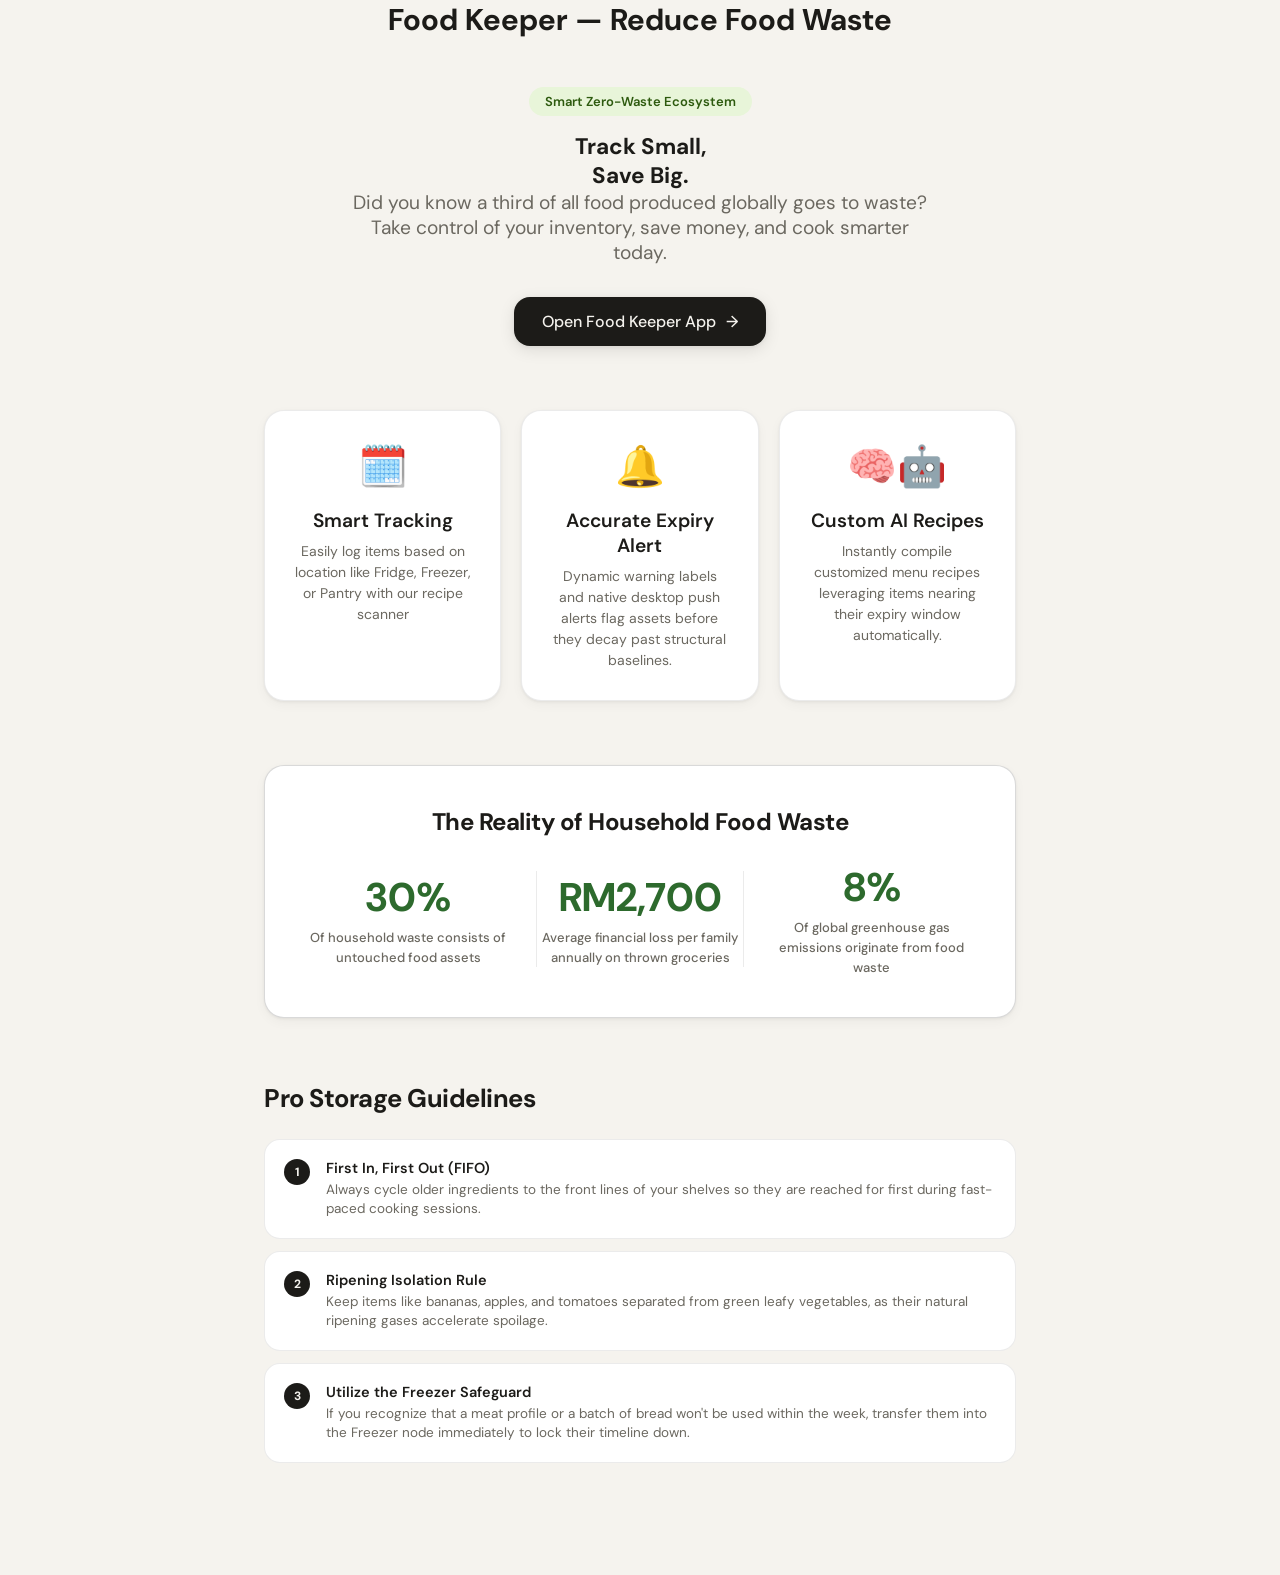
==== front.html @ 9f00076c "Create front.html" ====
<!DOCTYPE html>
<html lang="en">
<head>
  <h1 style="text-align: center;">Food Keeper — Reduce Food Waste</h1>
  <meta charset="UTF-8" />
  <meta name="viewport" content="width=device-width, initial-scale=1.0" />
  <title>Food Keeper — Reduce Food Waste</title>
  
  <!-- fonts and global styles -->
  <link rel="preconnect" href="https://fonts.googleapis.com">
  <link href="https://fonts.googleapis.com/css2?family=DM+Sans:wght@300;400;500;600;700&display=swap" rel="stylesheet">
  <link rel="stylesheet" href="style.css">
  
  <style>
    head h1{
      margin-top: 100px;
    }
    /* Dedicated Landing Page  */
    .landing-wrapper {
      max-width: 800px;
      margin: 0 auto;
      padding: 3rem 1.5rem;
    }

    .hero-section {
      text-align: center;
      margin-bottom: 4rem;
    }

    .hero-badge {
      background: var(--accent-light);
      color: var(--green-text);
      padding: 6px 16px;
      border-radius: 30px;
      font-size: 13px;
      font-weight: 600;
      display: inline-block;
      margin-bottom: 1rem;
    }

    .hero-section h1 {
      font-size: 3rem;
      font-weight: 700;
      letter-spacing: -1.5px;
      line-height: 1.1;
      margin-bottom: 1rem;
    }

    .hero-section p {
      color: var(--text2);
      font-size: 1.2rem;
      max-width: 580px;
      margin: 0 auto 2rem auto;
    }

    .cta-btn-lg {
      display: inline-flex;
      align-items: center;
      gap: 10px;
      background: var(--text);
      color: var(--bg);
      text-decoration: none;
      padding: 14px 28px;
      border-radius: var(--radius-lg);
      font-weight: 500;
      font-size: 16px;
      box-shadow: var(--shadow-md);
      transition: transform 0.2s, opacity 0.15s;
    }

    .cta-btn-lg:hover {
      transform: translateY(-2px);
      opacity: 0.9;
    }

    /* Infographic Grid Layouts */
    .info-grid {
      display: grid;
      grid-template-columns: repeat(3, 1fr);
      gap: 20px;
      margin-bottom: 4rem;
    }

    @media (max-width: 768px) {
      .info-grid { grid-template-columns: 1fr; }
      .hero-section h1 { font-size: 2.2rem; }
    }

    .info-card {
      background: var(--surface);
      border: 1px solid var(--border);
      border-radius: var(--radius-xl);
      padding: 1.8rem;
      box-shadow: var(--shadow);
      text-align: center;
    }

    .info-card .icon {
      font-size: 2.5rem;
      margin-bottom: 1rem;
      display: block;
    }

    .info-card h3 {
      font-size: 1.2rem;
      margin-bottom: 0.5rem;
      font-weight: 600;
    }

    .info-card p {
      font-size: 14px;
      color: var(--text2);
      line-height: 1.5;
    }

    /* Statistics Showcase Section */
    .stats-banner {
      background: var(--surface);
      border: 1px solid var(--border2);
      border-radius: var(--radius-xl);
      padding: 2.5rem;
      margin-bottom: 4rem;
      box-shadow: var(--shadow);
    }

    .stats-banner h2 {
      font-size: 1.5rem;
      margin-bottom: 1.5rem;
      text-align: center;
      letter-spacing: -0.5px;
    }

    .stat-row {
      display: flex;
      justify-content: space-around;
      align-items: center;
      flex-wrap: wrap;
      gap: 24px;
    }

    .stat-box {
      text-align: center;
      flex: 1;
      min-width: 140px;
    }

    .stat-box .num {
      font-size: 2.5rem;
      font-weight: 700;
      color: var(--accent);
      display: block;
      margin-bottom: 4px;
    }

    .stat-box .label {
      font-size: 13px;
      color: var(--text2);
      font-weight: 500;
    }

    /* Guide / Tips Layout */
    .tips-section {
      margin-bottom: 4rem;
    }

    .tips-section h2 {
      font-size: 1.6rem;
      margin-bottom: 1.5rem;
      letter-spacing: -0.5px;
    }

    .tip-item {
      display: flex;
      gap: 16px;
      background: var(--surface);
      border: 1px solid var(--border);
      padding: 1.2rem;
      border-radius: var(--radius-lg);
      margin-bottom: 12px;
      align-items: flex-start;
    }

    .tip-num {
      background: var(--text);
      color: var(--bg);
      width: 26px;
      height: 26px;
      border-radius: 50%;
      display: flex;
      align-items: center;
      justify-content: center;
      font-size: 12px;
      font-weight: bold;
      flex-shrink: 0;
    }

    .tip-content h4 {
      font-size: 14.5px;
      margin-bottom: 4px;
      font-weight: 600;
    }

    .tip-content p {
      font-size: 13.5px;
      color: var(--text2);
      line-height: 1.4;
    }
  </style>
</head>
<body>

  <div class="landing-wrapper">
    
    <!-- ── hero banner ── -->
    <header class="hero-section">
      <span class="hero-badge">Smart Zero-Waste Ecosystem</span>
      <h2>Track Small, <br>Save Big.</h2>
      <p>Did you know a third of all food produced globally goes to waste? Take control of your inventory, save money, and cook smarter today.</p>
      <a href="./index.html" class="cta-btn-lg">
        Open Food Keeper App <span>→</span>
      </a>
    </header>

    <!-- ── what food keaper does  ── -->
    <section class="info-grid">
      <div class="info-card">
        <span class="icon">🗓️</span>
        <h3>Smart Tracking</h3>
        <p>Easily log items based on location like Fridge, Freezer, or Pantry with our recipe scanner</p>
      </div>
      <div class="info-card">
        <span class="icon">🔔</span>
        <h3>Accurate Expiry Alert</h3>
        <p>Dynamic warning labels and native desktop push alerts flag assets before they decay past structural baselines.</p>
      </div>
      <div class="info-card">
        <span class="icon">🧠🤖</span>
        <h3>Custom AI Recipes</h3>
        <p>Instantly compile customized menu recipes leveraging items nearing their expiry window automatically.</p>
      </div>
    </section>

    <!-- ── analytics of current world food waste ── -->
    <section class="stats-banner">
      <h2>The Reality of Household Food Waste</h2>
      <div class="stat-row">
        <div class="stat-box">
          <span class="num">30%</span>
          <span class="label">Of household waste consists of untouched food assets</span>
        </div>
        <div class="stat-box" style="border-left: 1px solid var(--border); border-right: 1px solid var(--border);">
          <span class="num">RM2,700</span>
          <span class="label">Average financial loss per family annually on thrown groceries</span>
        </div>
        <div class="stat-box">
          <span class="num">8%</span>
          <span class="label">Of global greenhouse gas emissions originate from food waste</span>
        </div>
      </div>
    </section>

    <!-- ── food manangement tips ── -->
    <section class="tips-section">
      <h2>Pro Storage Guidelines</h2>
      
      <div class="tip-item">
        <div class="tip-num">1</div>
        <div class="tip-content">
          <h4>First In, First Out (FIFO)</h4>
          <p>Always cycle older ingredients to the front lines of your shelves so they are reached for first during fast-paced cooking sessions.</p>
        </div>
      </div>

      <div class="tip-item">
        <div class="tip-num">2</div>
        <div class="tip-content">
          <h4>Ripening Isolation Rule</h4>
          <p>Keep items like bananas, apples, and tomatoes separated from green leafy vegetables, as their natural ripening gases accelerate spoilage.</p>
        </div>
      </div>

      <div class="tip-item">
        <div class="tip-num">3</div>
        <div class="tip-content">
          <h4>Utilize the Freezer Safeguard</h4>
          <p>If you recognize that a meat profile or a batch of bread won't be used within the week, transfer them into the Freezer node immediately to lock their timeline down.</p>
        </div>
      </div>
    </section>

    

  </div>

</body>
</html>
---- style.css ----
/* ── SYSTEM COLOR VARIANTS & ROOT SETTINGS ── */
*, *::before, *::after { 
  box-sizing: border-box; 
  margin: 0; 
  padding: 0; 
}

:root {
  --bg: #f5f3ee; 
  --surface: #ffffff; 
  --surface2: #eceae3; 
  --surface3: #e2dfd7;
  --border: rgba(0,0,0,0.08); 
  --border2: rgba(0,0,0,0.15);
  --text: #1c1b18; 
  --text2: #6b6860; 
  --text3: #a09e99;
  
  --green-bg: #e8f5d9; 
  --green-text: #2d5a0e; 
  --green-border: #b8dca0;
  
  --amber-bg: #fef3d8; 
  --amber-text: #754400; 
  --amber-border: #f5d078;
  
  --red-bg: #fde8e8;   
  --red-text: #911f1f;   
  --red-border: #f0a0a0;
  
  --blue-bg: #e8f0fe;  
  --blue-text: #1a4ac0;  
  --blue-border: #99b4f8;
  
  --accent: #2d6a2d; 
  --accent-light: #e8f5d9;
  
  --radius: 10px; 
  --radius-lg: 16px; 
  --radius-xl: 20px;
  
  --font: 'DM Sans', sans-serif; 
  --font-mono: 'DM Mono', monospace;
  --shadow: 0 1px 3px rgba(0,0,0,0.06), 0 4px 12px rgba(0,0,0,0.04);
  --shadow-md: 0 4px 16px rgba(0,0,0,0.10), 0 1px 4px rgba(0,0,0,0.06);
}

@media (prefers-color-scheme: dark) {
  :root {
    --bg: #171715; 
    --surface: #212120; 
    --surface2: #2a2a28; 
    --surface3: #333330;
    --border: rgba(255,255,255,0.08); 
    --border2: rgba(255,255,255,0.15);
    --text: #f0ede6; 
    --text2: #9a9890; 
    --text3: #635f5a;
    
    --green-bg: #162c07; 
    --green-text: #9fd070; 
    --green-border: #2d5a0e;
    
    --amber-bg: #2e1d00; 
    --amber-text: #f5c96a; 
    --amber-border: #7a4800;
    
    --red-bg: #2e0d0d;   
    --red-text: #f0a0a0;   
    --red-border: #911f1f;
    
    --blue-bg: #0d1e40;  
    --blue-text: #99b4f8;  
    --blue-border: #1a4ac0;
    
    --accent: #6bbb3e; 
    --accent-light: #162c07;
    
    --shadow: 0 1px 3px rgba(0,0,0,0.3), 0 4px 12px rgba(0,0,0,0.2);
    --shadow-md: 0 4px 16px rgba(0,0,0,0.4), 0 1px 4px rgba(0,0,0,0.2);
  }
}

/* ── BASE INTERFACE ELEMENTS ── */
body {
  background: var(--bg); 
  color: var(--text);
  font-family: var(--font); 
  min-height: 100vh; 
  font-size: 15px;
}

::-webkit-scrollbar { 
  width: 6px; 
}
::-webkit-scrollbar-track { 
  background: transparent; 
}
::-webkit-scrollbar-thumb { 
  background: var(--surface3); 
  border-radius: 3px; 
}

/* ── AUTHENTICATION COMPONENT GRAPHICS ── */
.auth-screen {
  min-height: 100vh;
  display: flex;
  align-items: center;
  justify-content: center;
  padding: 1rem;
}

.auth-card {
  background: var(--surface);
  border: 1px solid var(--border2);
  border-radius: var(--radius-xl);
  padding: 2.2rem;
  width: 100%;
  max-width: 380px;
  box-shadow: var(--shadow-md);
}

.back-link {
  background: none; 
  border: none; 
  color: var(--text3); 
  cursor: pointer; 
  font-size: 13px;
  text-decoration: none;
}
.back-link:hover {
  color: var(--text2);
}

.auth-logo {
  text-align: center;
  margin-bottom: 1.8rem;
}

.auth-logo-icon {
  font-size: 44px;
  display: block;
  margin-bottom: 10px;
}

.auth-logo h1 {
  font-size: 22px;
  font-weight: 600;
  letter-spacing: -0.3px;
}

.auth-logo p {
  font-size: 13px;
  color: var(--text2);
  margin-top: 5px;
}

.auth-tabs {
  display: flex;
  border: 1px solid var(--border);
  border-radius: var(--radius);
  overflow: hidden;
  margin-bottom: 1.5rem;
}

.auth-tab {
  flex: 1;
  padding: 9px;
  font-size: 13px;
  font-family: var(--font);
  border: none;
  background: transparent;
  cursor: pointer;
  color: var(--text2);
  transition: all 0.15s;
}

.auth-tab.active {
  background: var(--text);
  color: var(--bg);
  font-weight: 500;
}

.form-field {
  margin-bottom: 14px;
}

.form-label {
  font-size: 12px;
  color: var(--text2);
  margin-bottom: 5px;
  display: block;
  font-weight: 500;
  letter-spacing: 0.02em;
}

.form-input {
  width: 100%;
  padding: 10px 12px;
  border: 1px solid var(--border);
  border-radius: var(--radius);
  background: var(--bg);
  color: var(--text);
  font-size: 14px;
  font-family: var(--font);
  outline: none;
  transition: border-color 0.15s;
}
.form-input:focus {
  border-color: var(--accent);
}

.btn-primary {
  width: 100%;
  padding: 11px;
  background: var(--text);
  color: var(--bg);
  border: none;
  border-radius: var(--radius);
  font-size: 14px;
  font-weight: 500;
  font-family: var(--font);
  cursor: pointer;
  transition: opacity 0.15s;
  margin-top: 4px;
}
.btn-primary:hover {
  opacity: 0.85;
}
.btn-primary:disabled {
  opacity: 0.5;
  cursor: not-allowed;
}

.link-btn {
  background: none;
  border: none;
  color: var(--text2);
  font-size: 12px;
  cursor: pointer;
  font-family: var(--font);
}
.link-btn:hover {
  text-decoration: underline;
}

.auth-error {
  font-size: 13px;
  color: var(--red-text);
  background: var(--red-bg);
  border: 1px solid var(--red-border);
  border-radius: var(--radius);
  padding: 9px 12px;
  margin-bottom: 12px;
  display: none;
}
.auth-error.show { display: block; }

.auth-success {
  font-size: 13px;
  color: var(--green-text);
  background: var(--green-bg);
  border: 1px solid var(--green-border);
  border-radius: var(--radius);
  padding: 9px 12px;
  margin-bottom: 12px;
  display: none;
}
.auth-success.show { display: block; }


/* ── SHELL MASTER CORE HEADER ── */
.header {
  background: var(--surface);
  border-bottom: 1px solid var(--border);
  padding: 0.9rem 1.5rem;
  position: sticky;
  top: 0;
  z-index: 20;
  backdrop-filter: blur(10px);
}

.header-inner {
  max-width: 1200px; /* EXPANDED FOR LAPTOPS */
  margin: 0 auto;
  display: flex;
  justify-content: space-between;
  align-items: center;
}

.logo {
  display: flex;
  align-items: center;
  gap: 9px;
}

.logo-icon { font-size: 24px; }

.logo h1 {
  font-size: 17px;
  font-weight: 600;
  letter-spacing: -0.2px;
}

.header-right {
  display: flex;
  align-items: center;
  gap: 12px;
}

.user-email {
  font-size: 12px;
  color: var(--text2);
  max-width: 160px;
  overflow: hidden;
  text-overflow: ellipsis;
  white-space: nowrap;
}

.icon-btn {
  width: 34px;
  height: 34px;
  border-radius: 50%;
  border: 1px solid var(--border);
  background: transparent;
  cursor: pointer;
  color: var(--text2);
  display: flex;
  align-items: center;
  justify-content: center;
  font-size: 15px;
  transition: all 0.15s;
  font-family: var(--font);
}
.icon-btn:hover {
  background: var(--surface2);
  border-color: var(--border2);
}

.logout-btn {
  font-size: 12px;
  padding: 6px 14px;
  border-radius: 20px;
  border: 1px solid var(--border2);
  background: transparent;
  cursor: pointer;
  color: var(--text2);
  font-family: var(--font);
  transition: background 0.15s;
}
.logout-btn:hover {
  background: var(--surface2);
}


/* ── NAVIGATION ELEMENT SYSTEMS ── */
.nav-tabs {
  background: var(--surface);
  border-bottom: 1px solid var(--border);
  padding: 0 1.5rem;
  display: flex;
  gap: 0;
  overflow-x: auto;
}
.nav-tabs::-webkit-scrollbar { height: 0; }

.nav-tab-wrap {
  max-width: 1200px; /* EXPANDED FOR LAPTOPS */
  margin: 0 auto;
  display: flex;
  width: 100%;
}

.nav-tab {
  padding: 12px 18px;
  font-size: 13px;
  font-weight: 500;
  color: var(--text2);
  border: none;
  background: transparent;
  cursor: pointer;
  font-family: var(--font);
  border-bottom: 2px solid transparent;
  transition: all 0.15s;
  white-space: nowrap;
}
.nav-tab.active {
  color: var(--accent);
  border-bottom-color: var(--accent);
}
.nav-tab:hover:not(.active) {
  color: var(--text);
}


/* ── MAIN CONTENT CONTAINERS ── */
.main {
  max-width: 1200px; /* EXPANDED FOR LAPTOPS */
  margin: 0 auto;
  padding: 1.4rem 1.5rem;
}

.view-section {
  animation: fadeIn 0.2s ease-out forwards;
}

@keyframes fadeIn {
  from { opacity: 0; transform: translateY(4px); }
  to { opacity: 1; transform: translateY(0); }
}


/* ── DASHBOARD STATISTICS GRAPHICS ── */
.stats {
  display: grid;
  grid-template-columns: repeat(4, 1fr);
  gap: 12px;
  margin-bottom: 1.5rem;
}
/* RESPONSIVE STATS FOR TABLETS AND PHONES */
@media (max-width: 768px) {
  .stats { grid-template-columns: repeat(2, 1fr); }
}

.stat {
  background: var(--surface);
  border: 1px solid var(--border);
  border-radius: var(--radius-lg);
  padding: 1rem 1.1rem;
  box-shadow: var(--shadow);
}

.stat-label {
  font-size: 11px;
  color: var(--text2);
  font-weight: 500;
  letter-spacing: 0.04em;
  text-transform: uppercase;
  margin-bottom: 6px;
}

.stat-value {
  font-size: 26px;
  font-weight: 600;
  letter-spacing: -1px;
  font-family: var(--font-mono);
}
.stat-value.red { color: var(--red-text); }
.stat-value.amber { color: var(--amber-text); }
.stat-value.green { color: var(--green-text); }
.stat-value.blue { color: var(--blue-text); }


/* ── TOOLBARS & DYNAMIC FILTERS ── */
.toolbar {
  display: flex;
  align-items: center;
  gap: 8px;
  margin-bottom: 1.2rem;
  flex-wrap: wrap;
}

.search-bar {
  flex: 1;
  min-width: 160px;
  padding: 9px 12px;
  border: 1px solid var(--border);
  border-radius: var(--radius);
  background: var(--surface);
  color: var(--text);
  font-size: 14px;
  font-family: var(--font);
  outline: none;
}
.search-bar:focus {
  border-color: var(--border2);
}

.filter-dropdown {
  padding: 9px 12px;
  border: 1px solid var(--border);
  border-radius: var(--radius);
  background: var(--surface);
  color: var(--text);
  font-size: 13px;
  font-family: var(--font);
  cursor: pointer;
  outline: none;
}


/* ── ACTION INTERFACE SYSTEM BUTTONS ── */
.action-btn {
  padding: 9px 15px;
  border-radius: var(--radius);
  font-size: 13px;
  font-weight: 500;
  cursor: pointer;
  font-family: var(--font);
  border: 1px solid transparent;
  display: inline-flex;
  align-items: center;
  gap: 6px;
  transition: all 0.1s;
}

.action-btn.primary {
  background: var(--text);
  color: var(--bg);
}
.action-btn.primary:hover { opacity: 0.9; }

.action-btn.secondary {
  background: var(--surface);
  border-color: var(--border);
  color: var(--text2);
}
.action-btn.secondary:hover {
  background: var(--surface2);
  color: var(--text);
}
.action-btn.secondary.active {
  background: var(--text);
  color: var(--bg);
  border-color: var(--text);
}


/* ── MASTER INVENTORY CARDS & RENDERING STRUCTURES ── */
.section-label {
  font-size: 12px;
  font-weight: 600;
  color: var(--text2);
  text-transform: uppercase;
  letter-spacing: 0.05em;
  margin: 1.5rem 0 0.6rem 0;
}

/* RESPONSIVE FOOD GRID FOR DESKTOP/LAPTOPS */
.food-list {
  display: flex;
  flex-direction: column;
  gap: 8px;
}
@media (min-width: 768px) {
  .food-list {
    display: grid;
    grid-template-columns: repeat(auto-fill, minmax(340px, 1fr));
    gap: 12px;
  }
}

.food-card {
  background: var(--surface);
  border: 1px solid var(--border);
  border-radius: var(--radius-lg);
  padding: 11px 14px;
  display: flex;
  align-items: center;
  gap: 12px;
  box-shadow: var(--shadow);
  position: relative;
  transition: all 0.15s ease;
}

.food-card:hover {
  border-color: var(--border2);
}

/* Bulk Selection Visual Matrix overrides */
.food-select {
  width: 0;
  height: 20px;
  display: flex;
  align-items: center;
  justify-content: center;
  border-radius: 50%;
  background: var(--accent);
  color: white;
  font-size: 11px;
  font-weight: bold;
  overflow: hidden;
  transition: width 0.2s ease, margin 0.2s ease;
}

body.bulk-active .food-card { cursor: pointer; }
body.bulk-active .food-select {
  width: 20px;
  margin-right: 2px;
  border: 1px solid var(--border2);
  background: transparent;
  color: transparent;
}
body.bulk-active .food-card.selected .food-select {
  background: var(--accent);
  border-color: var(--accent);
  color: white;
}

.food-emoji {
  font-size: 26px;
  width: 38px;
  height: 38px;
  background: var(--bg);
  border-radius: var(--radius);
  display: flex;
  align-items: center;
  justify-content: center;
  flex-shrink: 0;
}

.food-info {
  flex: 1;
  min-width: 0;
}

.food-name-row {
  display: flex;
  align-items: center;
  gap: 8px;
}

.food-name {
  font-weight: 500;
  color: var(--text);
  font-size: 14.5px;
  white-space: nowrap;
  overflow: hidden;
  text-overflow: ellipsis;
}

.food-qty {
  font-size: 11px;
  background: var(--surface2);
  color: var(--text2);
  padding: 2px 7px;
  border-radius: 20px;
  font-weight: 500;
  flex-shrink: 0;
}

.food-meta {
  font-size: 12px;
  color: var(--text2);
  margin-top: 3px;
  display: flex;
  align-items: center;
  gap: 6px;
}
.food-meta .dot { color: var(--text3); }

.food-note {
  font-size: 12px;
  color: var(--text2);
  background: var(--bg);
  padding: 4px 8px;
  border-radius: 6px;
  margin-top: 5px;
  display: inline-block;
  max-width: 100%;
  white-space: nowrap;
  overflow: hidden;
  text-overflow: ellipsis;
}

.card-badge-wrap {
  display: flex;
  flex-direction: column;
  align-items: flex-end;
  gap: 6px;
}

.badge {
  font-size: 11px;
  font-weight: 600;
  padding: 3px 9px;
  border-radius: 20px;
  letter-spacing: 0.02em;
}
.badge-red { background: var(--red-bg); color: var(--red-text); border: 1px solid var(--red-border); }
.badge-amber { background: var(--amber-bg); color: var(--amber-text); border: 1px solid var(--amber-border); }
.badge-green { background: var(--green-bg); color: var(--green-text); border: 1px solid var(--green-border); }


/* ── CONTEXTUAL CARD ACTIONS OVERLAYS ── */
.card-actions {
  display: flex;
  gap: 4px;
  opacity: 0;
  transition: opacity 0.15s ease;
}
.food-card:hover .card-actions {
  opacity: 1;
}
@media (max-width: 768px) {
  /* On touch devices, keep actions visible */
  .card-actions { opacity: 1; }
}
body.bulk-active .card-actions {
  display: none !important;
}

.card-actions .action-btn {
  width: 28px;
  height: 28px;
  padding: 0;
  border-radius: 50%;
  font-size: 12px;
  justify-content: center;
}
.card-actions .action-btn.check:hover { background: var(--green-bg); border-color: var(--green-border); color: var(--green-text); }
.card-actions .action-btn.trash:hover { background: var(--red-bg); border-color: var(--red-border); color: var(--red-text); }


/* ── BULK DOCK Action Panel ── */
.bulk-bar {
  background: var(--surface);
  border: 1px solid var(--accent);
  padding: 12px 16px;
  border-radius: var(--radius-lg);
  display: flex;
  justify-content: space-between;
  align-items: center;
  margin-bottom: 1rem;
  box-shadow: var(--shadow-md);
  font-size: 13.5px;
  font-weight: 500;
  flex-wrap: wrap;
  gap: 10px;
}

.bulk-btn {
  padding: 6px 12px;
  border-radius: var(--radius);
  font-size: 12px;
  font-family: var(--font);
  font-weight: 500;
  border: none;
  cursor: pointer;
}
.bulk-btn.success { background: var(--green-bg); color: var(--green-text); }
.bulk-btn.danger { background: var(--red-bg); color: var(--red-text); }
.bulk-btn.secondary { background: var(--surface2); color: var(--text2); }
.bulk-btn:hover { opacity: 0.85; }


/* ── VIEW COMPONENT: SHOPPING MATRIX ── */
.shop-item {
  background: var(--surface);
  border-bottom: 1px solid var(--border);
  padding: 12px 6px;
  display: flex;
  align-items: center;
  gap: 12px;
}

.shop-check {
  width: 20px;
  height: 20px;
  border: 1px solid var(--border2);
  border-radius: 50%;
  cursor: pointer;
  display: flex;
  align-items: center;
  justify-content: center;
  font-size: 11px;
  font-weight: bold;
  color: transparent;
  transition: all 0.1s;
}
.shop-check.checked {
  background: var(--text);
  border-color: var(--text);
  color: var(--bg);
}

.shop-name {
  flex: 1;
  font-size: 14.5px;
}
.shop-name.done {
  color: var(--text3);
  text-decoration: line-through;
}

.shop-del {
  background: none;
  border: none;
  color: var(--text3);
  cursor: pointer;
  padding: 4px;
  font-size: 13px;
}
.shop-del:hover { color: var(--red-text); }

.shop-add-row {
  display: flex;
  gap: 8px;
  margin-top: 14px;
}

.shop-add-input {
  flex: 1;
  padding: 10px 12px;
  border: 1px solid var(--border);
  border-radius: var(--radius);
  background: var(--surface);
  color: var(--text);
  font-size: 14px;
  font-family: var(--font);
  outline: none;
}

.shop-add-btn {
  padding: 0 16px;
  background: var(--text);
  color: var(--bg);
  border: none;
  border-radius: var(--radius);
  font-family: var(--font);
  font-size: 13px;
  font-weight: 500;
  cursor: pointer;
}

.ghost-btn {
  border: 1px solid var(--border);
  background: var(--surface);
  color: var(--text2);
  padding: 9px 12px;
  border-radius: var(--radius);
  font-size: 13px;
  font-family: var(--font);
  cursor: pointer;
  display: inline-flex;
  align-items: center;
  gap: 6px;
}
.ghost-btn:hover {
  background: var(--surface2);
  color: var(--text);
}


/* ── VIEW COMPONENT: HISTORICAL WASTE TRACKER ── */
.waste-stat-grid {
  display: grid;
  grid-template-columns: 1fr 1fr;
  gap: 12px;
}
@media (max-width: 480px) {
  .waste-stat-grid { grid-template-columns: 1fr; }
}

.waste-stat-card {
  background: var(--surface);
  border: 1px solid var(--border);
  border-radius: var(--radius-lg);
  padding: 1.2rem;
  text-align: center;
  box-shadow: var(--shadow);
}
.waste-stat-card h3 {
  font-size: 12px;
  color: var(--text2);
  text-transform: uppercase;
  letter-spacing: 0.04em;
  margin-bottom: 6px;
}
.waste-stat-card .num {
  font-size: 32px;
  font-weight: 600;
  font-family: var(--font-mono);
}

.waste-item {
  background: var(--surface);
  border: 1px solid var(--border);
  border-radius: var(--radius-lg);
  padding: 11px 14px;
  display: flex;
  align-items: center;
  gap: 12px;
  margin-bottom: 6px;
}

.waste-emoji { font-size: 20px; }
.waste-name { flex: 1; font-size: 14px; font-weight: 500; }
.waste-item-date { font-size: 12px; color: var(--text3); }


/* ── RECURSIVE DISCOVER TAB ARCHITECTURE ── */
.discover-hero-banner {
  background: linear-gradient(135deg, #f6f9fc 0%, #eef2f7 100%);
  border: 1px dashed #cbd5e1;
  padding: 20px;
  border-radius: 12px;
  display: flex;
  align-items: center;
  gap: 20px;
  margin-bottom: 24px;
}
@media (prefers-color-scheme: dark) {
  .discover-hero-banner {
    background: linear-gradient(135deg, #1e293b 0%, #0f172a 100%);
    border-color: #334155;
  }
}

.discover-hero-banner h3 {
  margin: 0 0 4px 0;
  color: var(--text);
  font-size: 1.15rem;
}

.discover-hero-banner p {
  margin: 0;
  color: var(--text2);
  font-size: 0.88rem;
  line-height: 1.4;
}

/* AI Generated Recipes Markup Styling Mapping */
.ai-generated-html h3 {
  font-size: 1.15rem;
  margin: 20px 0 10px 0;
  color: var(--accent);
  display: flex;
  align-items: center;
  gap: 6px;
}
.ai-generated-html h3:first-of-type { margin-top: 0; }

.ai-generated-html ul, .ai-generated-html ol {
  margin: 10px 0 16px 20px;
  padding: 0;
}

.ai-generated-html li {
  margin-bottom: 6px;
  font-size: 0.92rem;
  color: var(--text);
}


/* ── GLOBAL MODALS & SETTINGS PANELS OVERLAYS ── */
.overlay {
  position: fixed;
  top: 0; left: 0; right: 0; bottom: 0;
  background: rgba(0,0,0,0.2);
  backdrop-filter: blur(3px);
  z-index: 100;
  display: flex;
  align-items: center;
  justify-content: center;
  opacity: 0;
  pointer-events: none;
  transition: opacity 0.2s ease;
}
@media (prefers-color-scheme: dark) {
  .overlay { background: rgba(0,0,0,0.5); }
}
.overlay.open {
  opacity: 1;
  pointer-events: auto;
}

.modal {
  background: var(--surface);
  border: 1px solid var(--border2);
  border-radius: var(--radius-xl);
  width: 100%;
  max-width: 440px;
  box-shadow: var(--shadow-md);
  transform: translateY(10px);
  transition: transform 0.2s ease;
}
.overlay.open .modal {
  transform: translateY(0);
}

.modal-header {
  padding: 1.2rem 1.4rem;
  border-bottom: 1px solid var(--border);
  display: flex;
  justify-content: space-between;
  align-items: center;
}
.modal-header h2 { font-size: 16px; font-weight: 600; }

.modal-close {
  background: none;
  border: none;
  font-size: 16px;
  cursor: pointer;
  color: var(--text3);
}
.modal-close:hover { color: var(--text); }

.modal-body {
  padding: 1.4rem;
}

/* Inline Dynamic Grid Picker Asset Selector */
.emoji-picker {
  display: grid;
  grid-template-columns: repeat(6, 1fr);
  gap: 6px;
  max-height: 110px;
  overflow-y: auto;
  border: 1px solid var(--border);
  padding: 8px;
  border-radius: var(--radius);
  background: var(--bg);
}

.emoji-opt {
  font-size: 22px;
  text-align: center;
  padding: 4px 0;
  cursor: pointer;
  border-radius: 6px;
  transition: background 0.1s;
}
.emoji-opt:hover { background: var(--surface2); }
.emoji-opt.sel {
  background: var(--surface);
  box-shadow: 0 0 0 1.5px var(--text);
}


/* Slide-Out Parameters Options Configurations Utility Drawer Panel */
.side-panel {
  position: absolute;
  top: 0; right: 0; bottom: 0;
  width: 100%;
  max-width: 340px;
  background: var(--surface);
  border-left: 1px solid var(--border);
  box-shadow: var(--shadow-md);
  display: flex;
  flex-direction: column;
  transform: translateX(100%);
  transition: transform 0.2s cubic-bezier(0.16, 1, 0.3, 1);
}
.overlay.open .side-panel {
  transform: translateX(0);
}

.panel-header {
  padding: 1.2rem 1.4rem;
  border-bottom: 1px solid var(--border);
  display: flex;
  justify-content: space-between;
  align-items: center;
}
.panel-header h2 { font-size: 15px; font-weight: 600; }

.panel-body {
  padding: 1.4rem;
  flex: 1;
  overflow-y: auto;
}

.setting-row {
  display: flex;
  justify-content: space-between;
  align-items: center;
  gap: 16px;
  margin-bottom: 16px;
  padding-bottom: 14px;
  border-bottom: 1px dashed var(--border);
}

.setting-label { font-size: 13.5px; font-weight: 500; color: var(--text); }
.setting-desc { font-size: 11.5px; color: var(--text2); margin-top: 2px; line-height: 1.3; }

/* Custom Form Parameters Asset Toggles */
.toggle {
  width: 40px; height: 22px;
  border-radius: 20px;
  background: var(--surface3);
  border: none; cursor: pointer;
  position: relative;
  transition: background 0.2s;
  flex-shrink: 0;
}
.toggle::after {
  content: '';
  position: absolute;
  top: 2px; left: 2px;
  width: 18px; height: 18px;
  border-radius: 50%;
  background: var(--surface);
  transition: transform 0.2s;
  box-shadow: 0 1px 3px rgba(0,0,0,0.1);
}
.toggle.on { background: var(--accent); }
.toggle.on::after { transform: translateX(18px); }

.notif-days-input {
  width: 54px;
  padding: 6px;
  border: 1px solid var(--border);
  border-radius: 6px;
  background: var(--bg);
  color: var(--text);
  font-family: var(--font-mono);
  font-size: 13px;
  text-align: center;
  outline: none;
}

.export-btn {
  padding: 7px 12px;
  background: var(--surface);
  border: 1px solid var(--border2);
  border-radius: var(--radius);
  font-size: 12px;
  font-weight: 500;
  cursor: pointer;
  color: var(--text2);
  font-family: var(--font);
}
.export-btn:hover {
  background: var(--surface2);
  color: var(--text);
}


/* ── UNIVERSAL EMPTY STATE STATEMENTS ── */
.empty {
  text-align: center;
  padding: 3.5rem 1.5rem;
  background: var(--surface);
  border: 1px dashed var(--border2);
  border-radius: var(--radius-xl);
  box-shadow: var(--shadow);
}

.empty-icon {
  font-size: 36px;
  margin-bottom: 10px;
  opacity: 0.85;
}

.empty p {
  font-size: 13.5px;
  color: var(--text2);
}

.loading {
  text-align: center;
  padding: 2.5rem;
  color: var(--text2);
  font-size: 13.5px;
  font-style: italic;
}

/* Toast Message Node Styling */
.toast {
  position: fixed;
  bottom: 24px;
  left: 50%;
  transform: translateX(-50%);
  background: var(--text);
  color: var(--bg);
  padding: 9px 18px;
  border-radius: 30px;
  font-size: 13px;
  font-weight: 500;
  box-shadow: var(--shadow-md);
  z-index: 1000;
  animation: toastFade 2.4s cubic-bezier(0.16, 1, 0.3, 1) forwards;
  pointer-events: none;
}

@keyframes toastFade {
  0% { opacity: 0; transform: translate(-50%, 10px); }
  10%, 90% { opacity: 1; transform: translate(-50%, 0); }
  100% { opacity: 0; transform: translate(-50%, -10px); }
}

/* Confetti Particle Layer */
.confetti-piece {
  position: fixed;
  width: 8px;
  height: 8px;
  border-radius: 2px;
  z-index: 999;
  pointer-events: none;
  animation: confettiFall 1.5s ease-out forwards;
}

@keyframes confettiFall {
  0% { transform: translateY(0) rotate(0deg); opacity: 1; }
  100% { transform: translateY(60vh) rotate(720deg); opacity: 0; }
}

/* 📱 TAB HAMBURGER MENU (Mobile Only) */
@media (max-width: 600px) {
  .nav-hamburger {
    display: block;
    width: 100%;
    padding: 14px;
    background: var(--surface);
    border: none;
    border-bottom: 1px solid var(--border);
    cursor: pointer;
    text-align: left;
    font-weight: 600;
    color: var(--text);
  }
  .nav-tab-wrap {
    display: none; /* Hidden by default on mobile */
    flex-direction: column;
    width: 100%;
    background: var(--surface);
  }
  .nav-tab-wrap.show {
    display: flex;
  }
  .nav-tab {
    width: 100%;
    text-align: left;
    border-bottom: none;
    border-left: 3px solid transparent;
  }
  .nav-tab.active {
    border-bottom-color: transparent;
    border-left-color: var(--accent);
    background: var(--surface2);
  }
}

@media (min-width: 601px) {
  .nav-hamburger { display: none; }
}

/* ADD TO THE BOTTOM OF YOUR STYLE.CSS */
.receipt-data-table-wrapper table {
  width: 100%;
  border-collapse: collapse;
  margin: 12px 0;
  font-size: 14px;
}

.receipt-data-table-wrapper th {
  text-align: left;
  padding: 8px;
  background: var(--surface2);
  color: var(--text2);
  font-weight: 600;
  border-bottom: 2px solid var(--border2);
}

.receipt-data-table-wrapper td {
  padding: 8px;
  border-bottom: 1px solid var(--border);
  color: var(--text);
}

.receipt-data-table-wrapper tr:last-child td {
  border-bottom: none;
}

.receipt-data-table-wrapper strong {
  color: var(--accent);
  font-size: 1.1rem;
}


/* fix for white box thingy when generate recipe */
.ai-generated-html,
.ai-generated-html * {
  color: var(--text) !important;
  background-color: transparent !important;
}

.ai-generated-html h3 {
  color: var(--accent) !important;
}

.ai-generated-html li {
  color: var(--text) !important;
}
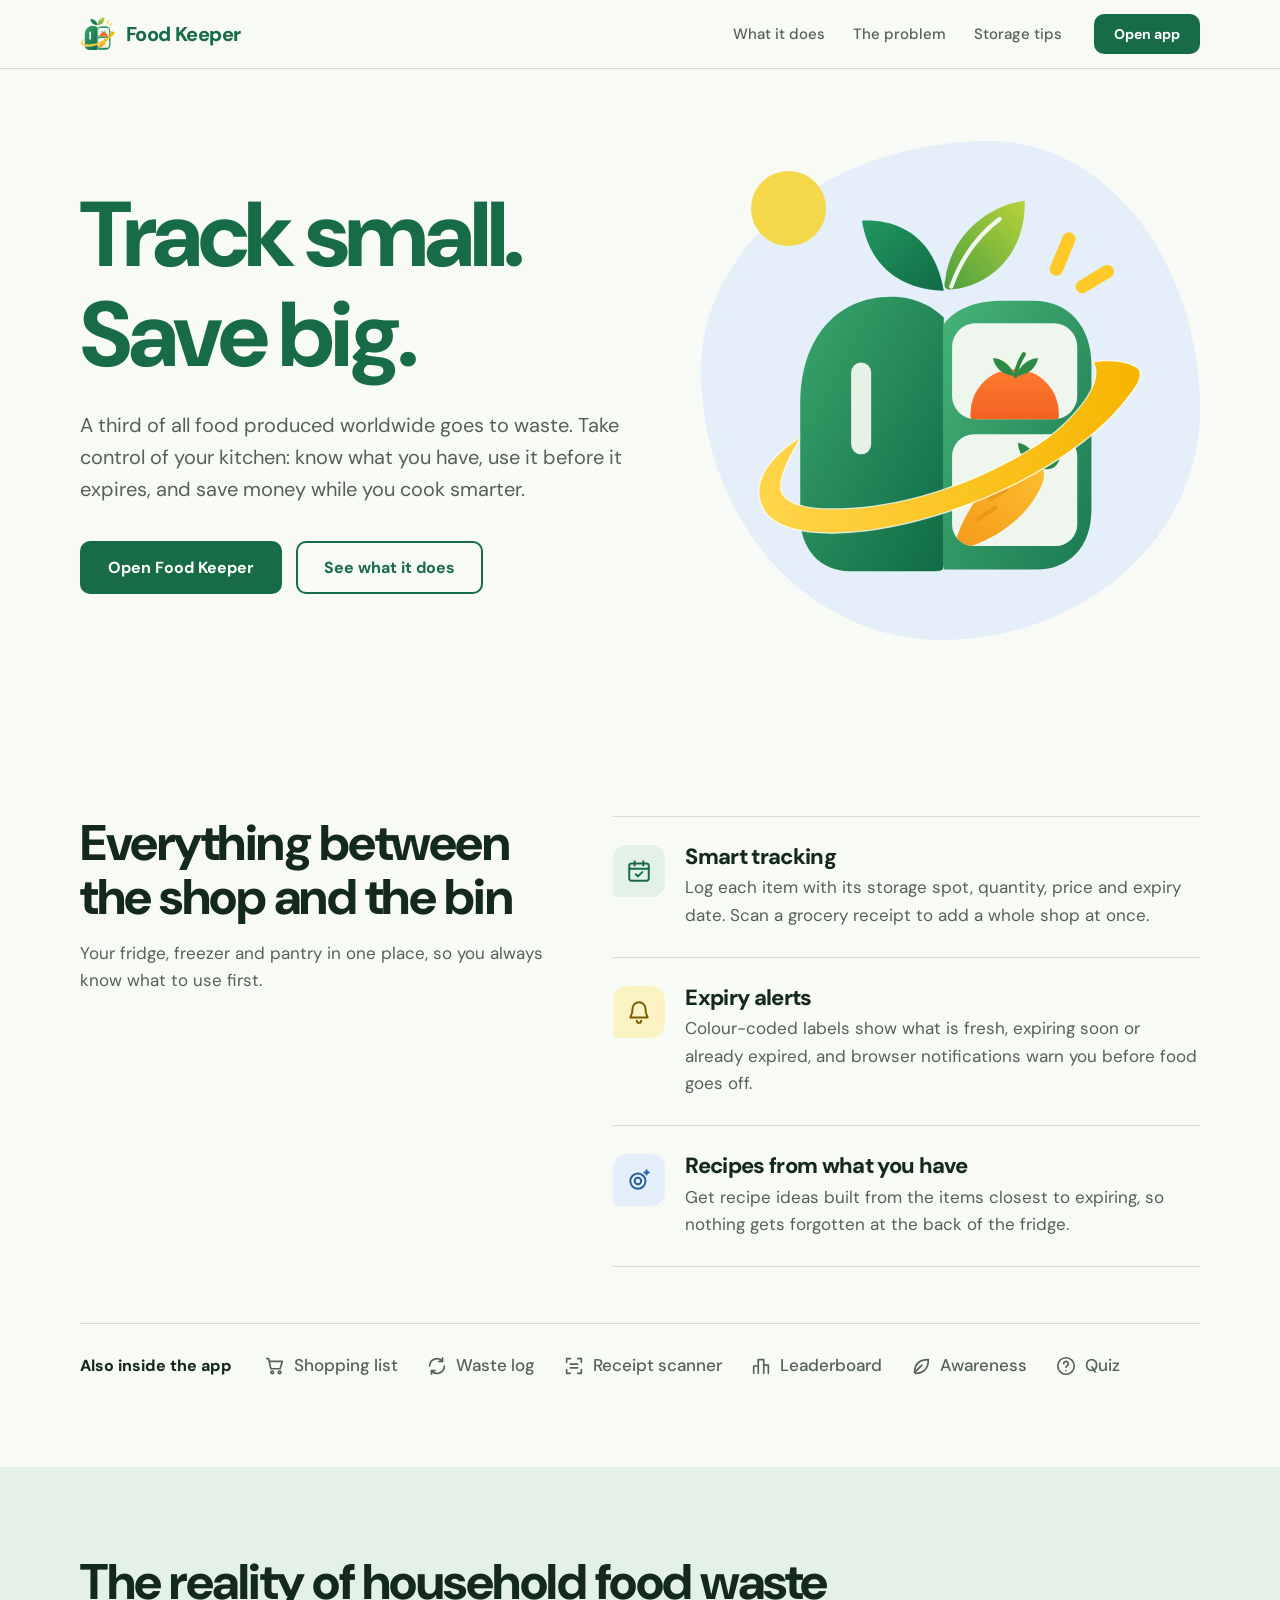
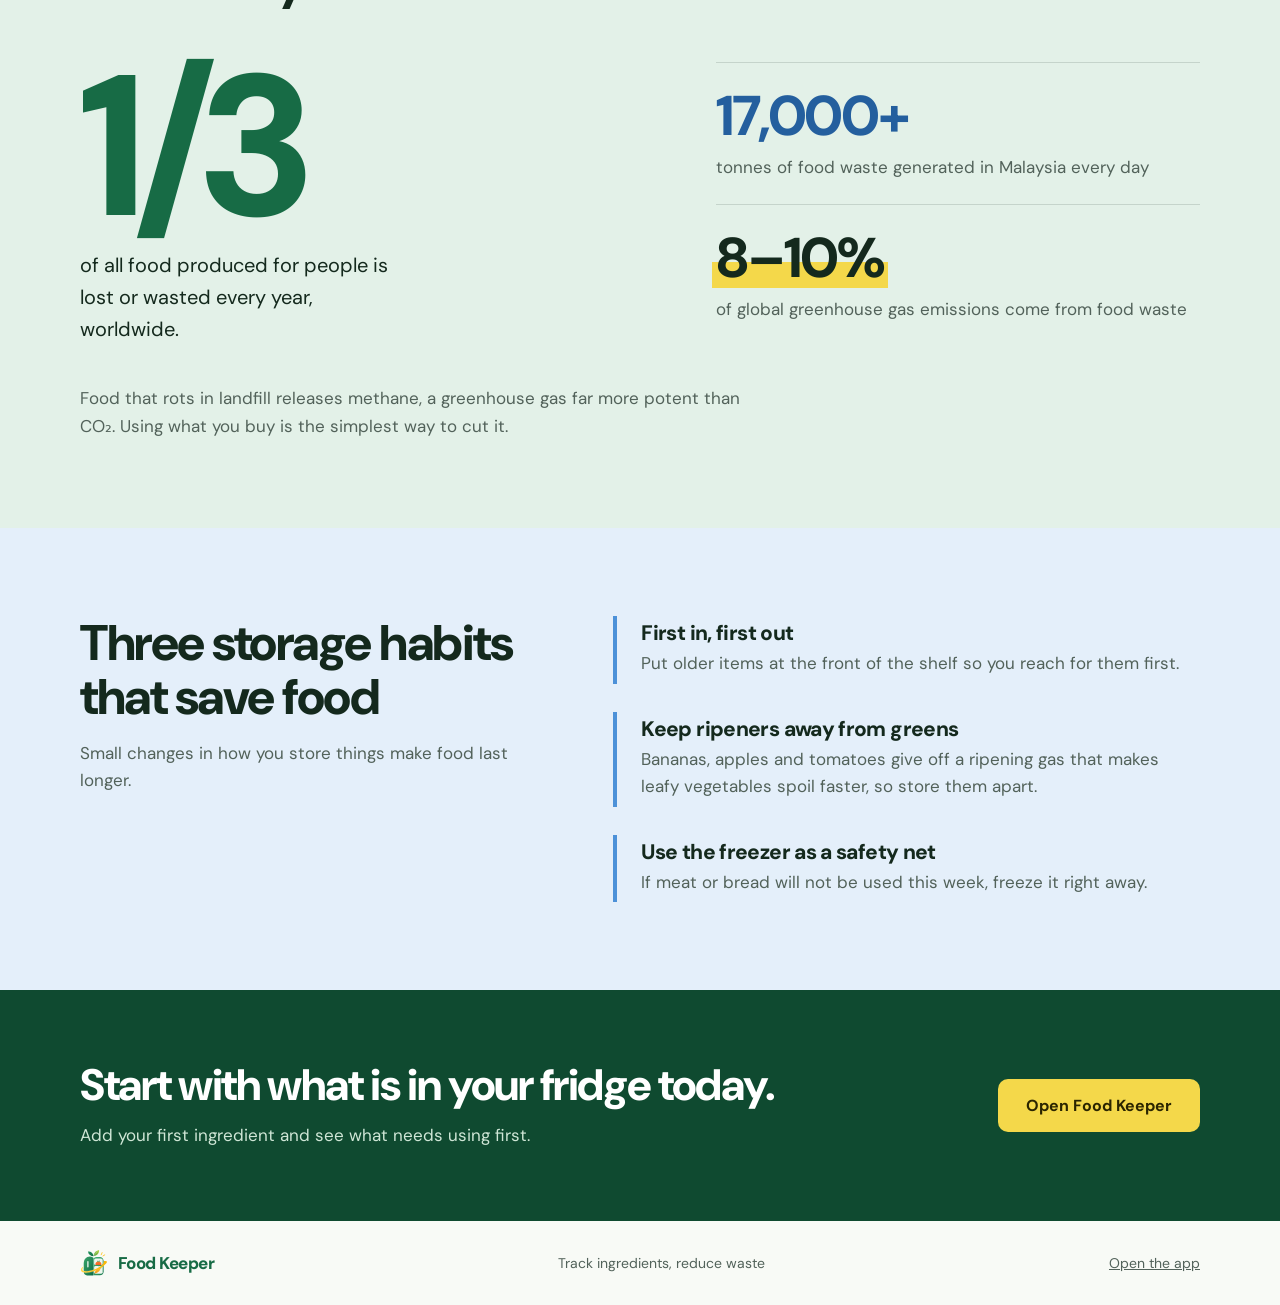
==== commit a45e6655: "Update front.html" ====
--- a/front.html
+++ b/front.html
@@ -1,296 +1,284 @@
 <!DOCTYPE html>
 <html lang="en">
 <head>
-  <h1 style="text-align: center;">Food Keeper — Reduce Food Waste</h1>
-  <meta charset="UTF-8" />
-  <meta name="viewport" content="width=device-width, initial-scale=1.0" />
-  <title>Food Keeper — Reduce Food Waste</title>
-  
-  <!-- fonts and global styles -->
-  <link rel="preconnect" href="https://fonts.googleapis.com">
-  <link href="https://fonts.googleapis.com/css2?family=DM+Sans:wght@300;400;500;600;700&display=swap" rel="stylesheet">
-  <link rel="stylesheet" href="style.css">
-  
-  <style>
-    head h1{
-      margin-top: 100px;
-    }
-    /* Dedicated Landing Page  */
-    .landing-wrapper {
-      max-width: 800px;
-      margin: 0 auto;
-      padding: 3rem 1.5rem;
-    }
-
-    .hero-section {
-      text-align: center;
-      margin-bottom: 4rem;
-    }
-
-    .hero-badge {
-      background: var(--accent-light);
-      color: var(--green-text);
-      padding: 6px 16px;
-      border-radius: 30px;
-      font-size: 13px;
-      font-weight: 600;
-      display: inline-block;
-      margin-bottom: 1rem;
-    }
-
-    .hero-section h1 {
-      font-size: 3rem;
-      font-weight: 700;
-      letter-spacing: -1.5px;
-      line-height: 1.1;
-      margin-bottom: 1rem;
-    }
-
-    .hero-section p {
-      color: var(--text2);
-      font-size: 1.2rem;
-      max-width: 580px;
-      margin: 0 auto 2rem auto;
-    }
-
-    .cta-btn-lg {
-      display: inline-flex;
-      align-items: center;
-      gap: 10px;
-      background: var(--text);
-      color: var(--bg);
-      text-decoration: none;
-      padding: 14px 28px;
-      border-radius: var(--radius-lg);
-      font-weight: 500;
-      font-size: 16px;
-      box-shadow: var(--shadow-md);
-      transition: transform 0.2s, opacity 0.15s;
-    }
-
-    .cta-btn-lg:hover {
-      transform: translateY(-2px);
-      opacity: 0.9;
-    }
-
-    /* Infographic Grid Layouts */
-    .info-grid {
-      display: grid;
-      grid-template-columns: repeat(3, 1fr);
-      gap: 20px;
-      margin-bottom: 4rem;
-    }
-
-    @media (max-width: 768px) {
-      .info-grid { grid-template-columns: 1fr; }
-      .hero-section h1 { font-size: 2.2rem; }
-    }
-
-    .info-card {
-      background: var(--surface);
-      border: 1px solid var(--border);
-      border-radius: var(--radius-xl);
-      padding: 1.8rem;
-      box-shadow: var(--shadow);
-      text-align: center;
-    }
-
-    .info-card .icon {
-      font-size: 2.5rem;
-      margin-bottom: 1rem;
-      display: block;
-    }
-
-    .info-card h3 {
-      font-size: 1.2rem;
-      margin-bottom: 0.5rem;
-      font-weight: 600;
-    }
-
-    .info-card p {
-      font-size: 14px;
-      color: var(--text2);
-      line-height: 1.5;
-    }
-
-    /* Statistics Showcase Section */
-    .stats-banner {
-      background: var(--surface);
-      border: 1px solid var(--border2);
-      border-radius: var(--radius-xl);
-      padding: 2.5rem;
-      margin-bottom: 4rem;
-      box-shadow: var(--shadow);
-    }
-
-    .stats-banner h2 {
-      font-size: 1.5rem;
-      margin-bottom: 1.5rem;
-      text-align: center;
-      letter-spacing: -0.5px;
-    }
-
-    .stat-row {
-      display: flex;
-      justify-content: space-around;
-      align-items: center;
-      flex-wrap: wrap;
-      gap: 24px;
-    }
-
-    .stat-box {
-      text-align: center;
-      flex: 1;
-      min-width: 140px;
-    }
-
-    .stat-box .num {
-      font-size: 2.5rem;
-      font-weight: 700;
-      color: var(--accent);
-      display: block;
-      margin-bottom: 4px;
-    }
-
-    .stat-box .label {
-      font-size: 13px;
-      color: var(--text2);
-      font-weight: 500;
-    }
-
-    /* Guide / Tips Layout */
-    .tips-section {
-      margin-bottom: 4rem;
-    }
-
-    .tips-section h2 {
-      font-size: 1.6rem;
-      margin-bottom: 1.5rem;
-      letter-spacing: -0.5px;
-    }
-
-    .tip-item {
-      display: flex;
-      gap: 16px;
-      background: var(--surface);
-      border: 1px solid var(--border);
-      padding: 1.2rem;
-      border-radius: var(--radius-lg);
-      margin-bottom: 12px;
-      align-items: flex-start;
-    }
-
-    .tip-num {
-      background: var(--text);
-      color: var(--bg);
-      width: 26px;
-      height: 26px;
-      border-radius: 50%;
-      display: flex;
-      align-items: center;
-      justify-content: center;
-      font-size: 12px;
-      font-weight: bold;
-      flex-shrink: 0;
-    }
-
-    .tip-content h4 {
-      font-size: 14.5px;
-      margin-bottom: 4px;
-      font-weight: 600;
-    }
-
-    .tip-content p {
-      font-size: 13.5px;
-      color: var(--text2);
-      line-height: 1.4;
-    }
-  </style>
+<meta charset="UTF-8">
+<meta name="viewport" content="width=device-width, initial-scale=1.0">
+<title>Food Keeper: track ingredients, reduce waste</title>
+<meta name="description" content="Food Keeper keeps your fridge, freezer and pantry in one place, so you can use food before it expires and waste less.">
+<meta name="theme-color" content="#176B45">
+<script>try{document.documentElement.setAttribute('data-theme',localStorage.getItem('fk_theme')||'light')}catch(e){}</script>
+<link rel="icon" id="fk-favicon" href="data:,">
+<link rel="preconnect" href="https://fonts.googleapis.com">
+<link rel="preconnect" href="https://fonts.gstatic.com" crossorigin>
+<link href="https://fonts.googleapis.com/css2?family=DM+Sans:wght@400;500;700;800&display=swap" rel="stylesheet">
+<style>
+*{box-sizing:border-box;margin:0}
+:root{--bg:#F8FAF6;--ink:#14291d;--ink2:#52625a;--line:rgba(20,41,29,.14);--g:#176B45;--g2:#0f4a30;--gt:#E3F1E8;--y:#F4D84A;--yb:#F4D84A;--yt:#FBF3C4;--yi:#7a5c00;--b:#4C91D8;--bt:#E4EFFA;--bd:#245f9e}
+[data-theme="dark"]{--bg:#171715;--ink:#f0ede6;--ink2:#a9b0a6;--line:rgba(255,255,255,.14);--g:#6bbb3e;--gt:#17300c;--yb:#6d5f12;--yt:#3b3511;--yi:#f5d96a;--bt:#12233f;--bd:#99b4f8}
+html{scroll-behavior:smooth}
+body{background:var(--bg);color:var(--ink);font:400 17px/1.6 'DM Sans',system-ui,sans-serif;-webkit-font-smoothing:antialiased}
+h1,h2,h3{line-height:1.08;letter-spacing:-.03em;font-weight:800}
+ul,ol{list-style:none;padding:0}
+a{color:inherit}
+section{padding:88px 0;scroll-margin-top:68px}
+.wrap{width:min(1120px,100% - 48px);margin-inline:auto}
+.skip{position:absolute;left:-999px;top:8px;background:var(--g);color:#fff;padding:8px 14px;border-radius:8px;z-index:50}
+.skip:focus{left:8px}
+:focus-visible{outline:3px solid var(--b);outline-offset:3px}
+.i{width:22px;height:22px;fill:none;stroke:currentColor;stroke-width:1.8;stroke-linecap:round;stroke-linejoin:round;flex-shrink:0}
+.btn{display:inline-flex;align-items:center;justify-content:center;padding:14px 26px;border-radius:10px;font:700 16px 'DM Sans',sans-serif;text-decoration:none;border:2px solid transparent;transition:transform .15s,background .15s}
+.btn:hover{transform:translateY(-2px)}
+.btn-solid{background:var(--g);color:#fff}
+[data-theme="dark"] .btn-solid{color:#0f2a05}
+.btn-line{border-color:var(--g);color:var(--g)}
+.btn-y{background:var(--y);color:#2b2500}
+
+/* 顶栏 */
+.nav{position:sticky;top:0;z-index:20;background:color-mix(in srgb,var(--bg) 92%,transparent);backdrop-filter:blur(8px);border-bottom:1px solid var(--line)}
+.nav .wrap{display:flex;align-items:center;gap:32px;height:68px}
+.brand{display:flex;align-items:center;gap:10px;text-decoration:none;font-weight:800;font-size:20px;letter-spacing:-.03em;color:var(--g)}
+.brand svg{width:36px;height:36px}
+.nav nav{display:flex;gap:28px;margin-left:auto;font-size:15px;font-weight:500}
+.nav nav a{text-decoration:none;color:var(--ink2)}
+.nav nav a:hover{color:var(--g)}
+.nav .btn{padding:9px 18px;font-size:14px}
+
+/* 首屏 */
+.hero{padding:72px 0 88px}
+.hero .wrap{display:grid;grid-template-columns:1.15fr 1fr;gap:48px;align-items:center}
+.hero h1{font-size:clamp(46px,7.2vw,92px);color:var(--g);letter-spacing:-.045em}
+.hero p{font-size:clamp(17px,2vw,20px);color:var(--ink2);max-width:34em;margin:24px 0 36px}
+.cta-row{display:flex;gap:14px;flex-wrap:wrap}
+.art{position:relative;aspect-ratio:1;background:var(--bt);border-radius:58% 42% 52% 48%/46% 54% 46% 54%;display:grid;place-items:center}
+.art svg{width:82%;height:auto}
+.art::before{content:"";position:absolute;width:15%;aspect-ratio:1;border-radius:50%;background:var(--y);top:6%;left:10%}
+
+/* 通用两栏 */
+h2{font-size:clamp(30px,4.2vw,50px)}
+.grid2{display:grid;grid-template-columns:1fr 1.25fr;gap:64px;align-items:start}
+.lead{color:var(--ink2);margin-top:16px;max-width:30em}
+
+/* 功能 */
+.feat-list li{display:flex;gap:20px;padding:28px 0;border-top:1px solid var(--line)}
+.feat-list li:last-child{border-bottom:1px solid var(--line)}
+.ico{width:52px;height:52px;border-radius:14px 14px 14px 4px;display:grid;place-items:center;flex-shrink:0}
+.ico .i{width:26px;height:26px}
+.ico.g{background:var(--gt);color:var(--g)}
+.ico.y{background:var(--yt);color:var(--yi)}
+.ico.b{background:var(--bt);color:var(--bd)}
+.feat-list h3{font-size:22px;margin-bottom:6px}
+.feat-list p{color:var(--ink2)}
+.also{margin-top:56px;padding-top:28px;border-top:1px solid var(--line);display:flex;flex-wrap:wrap;gap:14px 32px;align-items:center}
+.also h3{font-size:16px;letter-spacing:0}
+.also ul{display:flex;flex-wrap:wrap;gap:12px 28px}
+.also li{display:flex;align-items:center;gap:8px;font-weight:500;color:var(--ink2)}
+
+/* 现状 */
+.reality{background:var(--gt)}
+.stats{display:grid;grid-template-columns:1.2fr 1fr;gap:56px;margin-top:48px;align-items:end}
+.big{font-size:clamp(96px,17vw,200px);font-weight:800;letter-spacing:-.06em;line-height:.9;color:var(--g)}
+.stat-hero p{font-size:20px;max-width:16em;margin-top:12px}
+.stat-col>div{padding:22px 0;border-top:1px solid var(--line)}
+.num{font-size:clamp(36px,5vw,56px);font-weight:800;letter-spacing:-.04em;line-height:1.1}
+.num.b{color:var(--bd)}
+.num.y{display:inline-block;padding:0 4px;margin-left:-4px;background:linear-gradient(transparent 58%,var(--yb) 58%)}
+.stat-col p{color:var(--ink2);margin-top:8px}
+.note{margin-top:40px;color:var(--ink2);max-width:40em}
+
+/* 小贴士 */
+.tips{background:var(--bt)}
+.tip-list li{padding:6px 0 6px 24px;border-left:4px solid var(--b)}
+.tip-list li+li{margin-top:28px}
+.tip-list h3{font-size:21px;margin-bottom:6px}
+.tip-list p{color:var(--ink2)}
+
+/* 结尾 */
+.cta{background:var(--g2);color:#fff;padding:72px 0}
+.cta .wrap{display:flex;align-items:center;justify-content:space-between;gap:32px;flex-wrap:wrap}
+.cta h2{font-size:clamp(28px,4vw,44px);max-width:16em}
+.cta p{color:#cfe6d6;margin-top:12px}
+footer{padding:28px 0;color:var(--ink2);font-size:14px}
+footer .wrap{display:flex;align-items:center;justify-content:space-between;gap:16px;flex-wrap:wrap}
+footer .brand{font-size:17px}
+footer .brand svg{width:28px;height:28px}
+
+@media(max-width:860px){
+  .hero .wrap,.grid2,.stats{grid-template-columns:1fr}
+  .grid2{gap:32px}
+  .hero{padding:40px 0 56px}
+  section{padding:64px 0}
+  .art{max-width:420px;width:100%;margin:0 auto}
+}
+@media(max-width:720px){.nav nav{display:none}.nav .btn{margin-left:auto}}
+@media(prefers-reduced-motion:reduce){*{transition:none!important;scroll-behavior:auto!important}}
+</style>
 </head>
 <body>
 
-  <div class="landing-wrapper">
-    
-    <!-- ── hero banner ── -->
-    <header class="hero-section">
-      <span class="hero-badge">Smart Zero-Waste Ecosystem</span>
-      <h2>Track Small, <br>Save Big.</h2>
-      <p>Did you know a third of all food produced globally goes to waste? Take control of your inventory, save money, and cook smarter today.</p>
-      <a href="./index.html" class="cta-btn-lg">
-        Open Food Keeper App <span>→</span>
-      </a>
-    </header>
-
-    <!-- ── what food keaper does  ── -->
-    <section class="info-grid">
-      <div class="info-card">
-        <span class="icon">🗓️</span>
-        <h3>Smart Tracking</h3>
-        <p>Easily log items based on location like Fridge, Freezer, or Pantry with our recipe scanner</p>
-      </div>
-      <div class="info-card">
-        <span class="icon">🔔</span>
-        <h3>Accurate Expiry Alert</h3>
-        <p>Dynamic warning labels and native desktop push alerts flag assets before they decay past structural baselines.</p>
-      </div>
-      <div class="info-card">
-        <span class="icon">🧠🤖</span>
-        <h3>Custom AI Recipes</h3>
-        <p>Instantly compile customized menu recipes leveraging items nearing their expiry window automatically.</p>
-      </div>
-    </section>
-
-    <!-- ── analytics of current world food waste ── -->
-    <section class="stats-banner">
-      <h2>The Reality of Household Food Waste</h2>
-      <div class="stat-row">
-        <div class="stat-box">
-          <span class="num">30%</span>
-          <span class="label">Of household waste consists of untouched food assets</span>
-        </div>
-        <div class="stat-box" style="border-left: 1px solid var(--border); border-right: 1px solid var(--border);">
-          <span class="num">RM2,700</span>
-          <span class="label">Average financial loss per family annually on thrown groceries</span>
-        </div>
-        <div class="stat-box">
-          <span class="num">8%</span>
-          <span class="label">Of global greenhouse gas emissions originate from food waste</span>
-        </div>
-      </div>
-    </section>
-
-    <!-- ── food manangement tips ── -->
-    <section class="tips-section">
-      <h2>Pro Storage Guidelines</h2>
-      
-      <div class="tip-item">
-        <div class="tip-num">1</div>
-        <div class="tip-content">
-          <h4>First In, First Out (FIFO)</h4>
-          <p>Always cycle older ingredients to the front lines of your shelves so they are reached for first during fast-paced cooking sessions.</p>
-        </div>
-      </div>
-
-      <div class="tip-item">
-        <div class="tip-num">2</div>
-        <div class="tip-content">
-          <h4>Ripening Isolation Rule</h4>
-          <p>Keep items like bananas, apples, and tomatoes separated from green leafy vegetables, as their natural ripening gases accelerate spoilage.</p>
-        </div>
-      </div>
-
-      <div class="tip-item">
-        <div class="tip-num">3</div>
-        <div class="tip-content">
-          <h4>Utilize the Freezer Safeguard</h4>
-          <p>If you recognize that a meat profile or a batch of bread won't be used within the week, transfer them into the Freezer node immediately to lock their timeline down.</p>
-        </div>
-      </div>
-    </section>
-
-    
-
+<!-- Logo 和图标都是 SVG 画的，不需要图片文件 -->
+<svg width="0" height="0" style="position:absolute" aria-hidden="true" focusable="false">
+  <defs id="fk-defs">
+      <linearGradient id="fkDoor" x1="0" y1="0" x2="1" y2="1"><stop offset="0" stop-color="#3aa56b"/><stop offset="1" stop-color="#0f6b45"/></linearGradient>
+      <linearGradient id="fkFrame" x1="0" y1="0" x2="1" y2="1"><stop offset="0" stop-color="#46b377"/><stop offset="1" stop-color="#1a7a50"/></linearGradient>
+      <linearGradient id="fkLeafL" x1="0" y1="0" x2="1" y2="1"><stop offset="0" stop-color="#23975f"/><stop offset="1" stop-color="#0f6b45"/></linearGradient>
+      <linearGradient id="fkLeafR" x1="0" y1="1" x2="1" y2="0"><stop offset="0" stop-color="#4c9f3f"/><stop offset="1" stop-color="#b7d43a"/></linearGradient>
+      <linearGradient id="fkRing" x1="0" y1="0" x2="1" y2="0"><stop offset="0" stop-color="#ffd54a"/><stop offset="1" stop-color="#f7b500"/></linearGradient>
+      <linearGradient id="fkTomato" x1="0" y1="0" x2="0" y2="1"><stop offset="0" stop-color="#ff7a2f"/><stop offset="1" stop-color="#e8501a"/></linearGradient>
+      <linearGradient id="fkCarrot" x1="0" y1="1" x2="1" y2="0"><stop offset="0" stop-color="#f5981a"/><stop offset="1" stop-color="#fdc02f"/></linearGradient>
+      <clipPath id="fkTop"><rect x="395" y="345" width="150" height="115" rx="28"/></clipPath>
+      <clipPath id="fkBot"><rect x="395" y="478" width="150" height="134" rx="26"/></clipPath>
+    </defs>
+  <defs><g id="fk-icon">
+        <path d="M287 222C332 220 374 242 385 306C338 305 296 280 287 222Z" fill="url(#fkLeafL)"/>
+        <path d="M482 198C484 252 450 297 398 304C384 306 385 300 387 292C392 246 432 205 482 198Z" fill="url(#fkLeafR)"/>
+        <path d="M394 301C408 262 428 238 452 220" fill="none" stroke="#fff" stroke-width="5" stroke-linecap="round" opacity=".9"/>
+        <path d="M520 280l15-36M551 301l30-18" fill="none" stroke="#ffc928" stroke-width="16" stroke-linecap="round"/>
+        <path d="M213 440C213 365 255 313 322 313C352 313 373 326 385 338V634C385 640 383 642 375 642H272C236 642 213 614 213 578Z" fill="url(#fkDoor)"/>
+        <rect x="274" y="392" width="24" height="110" rx="12" fill="#e6f1e8"/>
+        <path d="M385 346C400 326 426 318 456 318H492C536 318 562 350 562 396V568C562 612 536 640 496 640H385Z" fill="url(#fkFrame)"/>
+        <rect x="395" y="345" width="150" height="115" rx="28" fill="#eef6ee"/>
+        <g clip-path="url(#fkTop)">
+          <circle cx="470" cy="453" r="53" fill="url(#fkTomato)"/>
+          <path d="M470 408c-4-14-18-22-26-21 2 11 11 20 26 21zM472 408c4-14 18-22 26-21-2 11-11 20-26 21z" fill="#2c8a45"/>
+          <path d="M471 408c1-10 5-18 10-26" fill="none" stroke="#2c8a45" stroke-width="5" stroke-linecap="round"/>
+        </g>
+        <rect x="395" y="478" width="150" height="134" rx="26" fill="#eef6ee"/>
+        <g clip-path="url(#fkBot)">
+          <path d="M396 618C406 572 438 528 480 510C502 504 512 522 500 544C484 578 444 608 396 618Z" fill="url(#fkCarrot)"/>
+          <path d="M425 580l22-14M440 556l20-12M463 534l14-9" fill="none" stroke="#e58a12" stroke-width="5" stroke-linecap="round" opacity=".55"/>
+          <path d="M498 516c-2-15-12-26-24-28 0 13 9 24 24 28zM500 518c8-11 20-14 24-11-3 11-12 16-24 11z" fill="#2c8a45"/>
+        </g>
+        <path d="M212 483C170 510 150 545 175 575C205 606 300 600 390 570C480 540 560 490 600 440C612 425 625 410 618 400C610 392 585 388 565 392C575 410 560 440 520 475C470 515 380 555 300 565C240 572 200 568 190 548C185 530 200 505 212 483Z" fill="url(#fkRing)" stroke="#fffdf0" stroke-opacity=".85" stroke-width="3" paint-order="stroke"/>
+      </g></defs>
+  <symbol id="i-cal" viewBox="0 0 24 24"><rect x="3" y="5" width="18" height="16" rx="2"/><path d="M3 10h18M8 3v4M16 3v4M9 15l2 2 4-4"/></symbol>
+  <symbol id="i-bell" viewBox="0 0 24 24"><path d="M6 9a6 6 0 0 1 12 0c0 6 2 7 2 8H4c0-1 2-2 2-8z"/><path d="M10 20a2 2 0 0 0 4 0"/></symbol>
+  <symbol id="i-plate" viewBox="0 0 24 24"><circle cx="11" cy="13" r="7"/><circle cx="11" cy="13" r="3"/><path d="M19 3v4M17 5h4"/></symbol>
+  <symbol id="i-cart" viewBox="0 0 24 24"><path d="M3 4h2l2.5 11h10L20 7H6"/><circle cx="9" cy="19" r="1.4"/><circle cx="17" cy="19" r="1.4"/></symbol>
+  <symbol id="i-waste" viewBox="0 0 24 24"><path d="M20 12a8 8 0 0 1-14 5.3M4 12a8 8 0 0 1 14-5.3"/><path d="M18 3v4h-4M6 21v-4h4"/></symbol>
+  <symbol id="i-scan" viewBox="0 0 24 24"><path d="M4 8V4h4M20 8V4h-4M4 16v4h4M20 16v4h-4"/><path d="M8 10h8M8 14h8"/></symbol>
+  <symbol id="i-podium" viewBox="0 0 24 24"><path d="M4 20v-8h5v8M9 20V5h6v15M15 20v-9h5v9"/></symbol>
+  <symbol id="i-leaf" viewBox="0 0 24 24"><path d="M5 19C5 10 10 5 20 5c0 10-5 15-14 15"/><path d="M5 19 13 11"/></symbol>
+  <symbol id="i-quiz" viewBox="0 0 24 24"><circle cx="12" cy="12" r="9"/><path d="M9.5 9.5a2.5 2.5 0 1 1 3.5 2.3c-.7.4-1 1-1 1.7M12 17v.01"/></symbol>
+</svg>
+
+<a class="skip" href="#main">Skip to content</a>
+
+<header class="nav">
+  <div class="wrap">
+    <a class="brand" href="#top" aria-label="Food Keeper home"><svg viewBox="148 190 490 470" aria-hidden="true"><use href="#fk-icon"/></svg>Food Keeper</a>
+    <nav aria-label="Page sections"><a href="#features">What it does</a><a href="#reality">The problem</a><a href="#tips">Storage tips</a></nav>
+    <a class="btn btn-solid" href="./index.html">Open app</a>
   </div>
-
+</header>
+
+<main id="main">
+
+  <section class="hero" id="top">
+    <div class="wrap">
+      <div>
+        <h1>Track small.<br>Save big.</h1>
+        <p>A third of all food produced worldwide goes to waste. Take control of your kitchen: know what you have, use it before it expires, and save money while you cook smarter.</p>
+        <div class="cta-row">
+          <a class="btn btn-solid" href="./index.html">Open Food Keeper</a>
+          <a class="btn btn-line" href="#features">See what it does</a>
+        </div>
+      </div>
+      <div class="art" aria-hidden="true"><svg viewBox="148 190 490 470"><use href="#fk-icon"/></svg></div>
+    </div>
+  </section>
+
+  <section id="features">
+    <div class="wrap">
+      <div class="grid2">
+        <div>
+          <h2>Everything between the shop and the bin</h2>
+          <p class="lead">Your fridge, freezer and pantry in one place, so you always know what to use first.</p>
+        </div>
+        <ul class="feat-list">
+          <li>
+            <span class="ico g"><svg class="i" aria-hidden="true"><use href="#i-cal"/></svg></span>
+            <div><h3>Smart tracking</h3><p>Log each item with its storage spot, quantity, price and expiry date. Scan a grocery receipt to add a whole shop at once.</p></div>
+          </li>
+          <li>
+            <span class="ico y"><svg class="i" aria-hidden="true"><use href="#i-bell"/></svg></span>
+            <div><h3>Expiry alerts</h3><p>Colour-coded labels show what is fresh, expiring soon or already expired, and browser notifications warn you before food goes off.</p></div>
+          </li>
+          <li>
+            <span class="ico b"><svg class="i" aria-hidden="true"><use href="#i-plate"/></svg></span>
+            <div><h3>Recipes from what you have</h3><p>Get recipe ideas built from the items closest to expiring, so nothing gets forgotten at the back of the fridge.</p></div>
+          </li>
+        </ul>
+      </div>
+      <div class="also">
+        <h3>Also inside the app</h3>
+        <ul>
+          <li><svg class="i" aria-hidden="true"><use href="#i-cart"/></svg>Shopping list</li>
+          <li><svg class="i" aria-hidden="true"><use href="#i-waste"/></svg>Waste log</li>
+          <li><svg class="i" aria-hidden="true"><use href="#i-scan"/></svg>Receipt scanner</li>
+          <li><svg class="i" aria-hidden="true"><use href="#i-podium"/></svg>Leaderboard</li>
+          <li><svg class="i" aria-hidden="true"><use href="#i-leaf"/></svg>Awareness</li>
+          <li><svg class="i" aria-hidden="true"><use href="#i-quiz"/></svg>Quiz</li>
+        </ul>
+      </div>
+    </div>
+  </section>
+
+  <section id="reality" class="reality">
+    <div class="wrap">
+      <h2>The reality of household food waste</h2>
+      <div class="stats">
+        <div class="stat-hero">
+          <div class="big">1/3</div>
+          <p>of all food produced for people is lost or wasted every year, worldwide.</p>
+        </div>
+        <div class="stat-col">
+          <div><span class="num b">17,000+</span><p>tonnes of food waste generated in Malaysia every day</p></div>
+          <div><span class="num y">8–10%</span><p>of global greenhouse gas emissions come from food waste</p></div>
+        </div>
+      </div>
+      <p class="note">Food that rots in landfill releases methane, a greenhouse gas far more potent than CO₂. Using what you buy is the simplest way to cut it.</p>
+    </div>
+  </section>
+
+  <section id="tips" class="tips">
+    <div class="wrap grid2">
+      <div>
+        <h2>Three storage habits that save food</h2>
+        <p class="lead">Small changes in how you store things make food last longer.</p>
+      </div>
+      <ul class="tip-list">
+        <li><h3>First in, first out</h3><p>Put older items at the front of the shelf so you reach for them first.</p></li>
+        <li><h3>Keep ripeners away from greens</h3><p>Bananas, apples and tomatoes give off a ripening gas that makes leafy vegetables spoil faster, so store them apart.</p></li>
+        <li><h3>Use the freezer as a safety net</h3><p>If meat or bread will not be used this week, freeze it right away.</p></li>
+      </ul>
+    </div>
+  </section>
+
+  <section class="cta">
+    <div class="wrap">
+      <div>
+        <h2>Start with what is in your fridge today.</h2>
+        <p>Add your first ingredient and see what needs using first.</p>
+      </div>
+      <a class="btn btn-y" href="./index.html">Open Food Keeper</a>
+    </div>
+  </section>
+
+</main>
+
+<footer>
+  <div class="wrap">
+    <a class="brand" href="#top"><svg viewBox="148 190 490 470" aria-hidden="true"><use href="#fk-icon"/></svg>Food Keeper</a>
+    <span>Track ingredients, reduce waste</span>
+    <a href="./index.html">Open the app</a>
+  </div>
+</footer>
+
+<script>
+// 浏览器标签页图标：用同一个 SVG 现场生成
+(function(){var l=document.getElementById('fk-favicon'),d=document.getElementById('fk-defs'),g=document.getElementById('fk-icon');if(!l||!d||!g)return;
+var u='data:image/svg+xml,'+encodeURIComponent('<svg xmlns="http://www.w3.org/2000/svg" viewBox="148 190 490 470">'+d.outerHTML+g.outerHTML+'</svg>');
+l.type='image/svg+xml';l.href=u;var i=new Image();i.onload=function(){try{var c=document.createElement('canvas');c.width=c.height=64;c.getContext('2d').drawImage(i,0,0,64,64);l.type='image/png';l.href=c.toDataURL('image/png')}catch(e){}};i.src=u})();
+</script>
 </body>
 </html>
